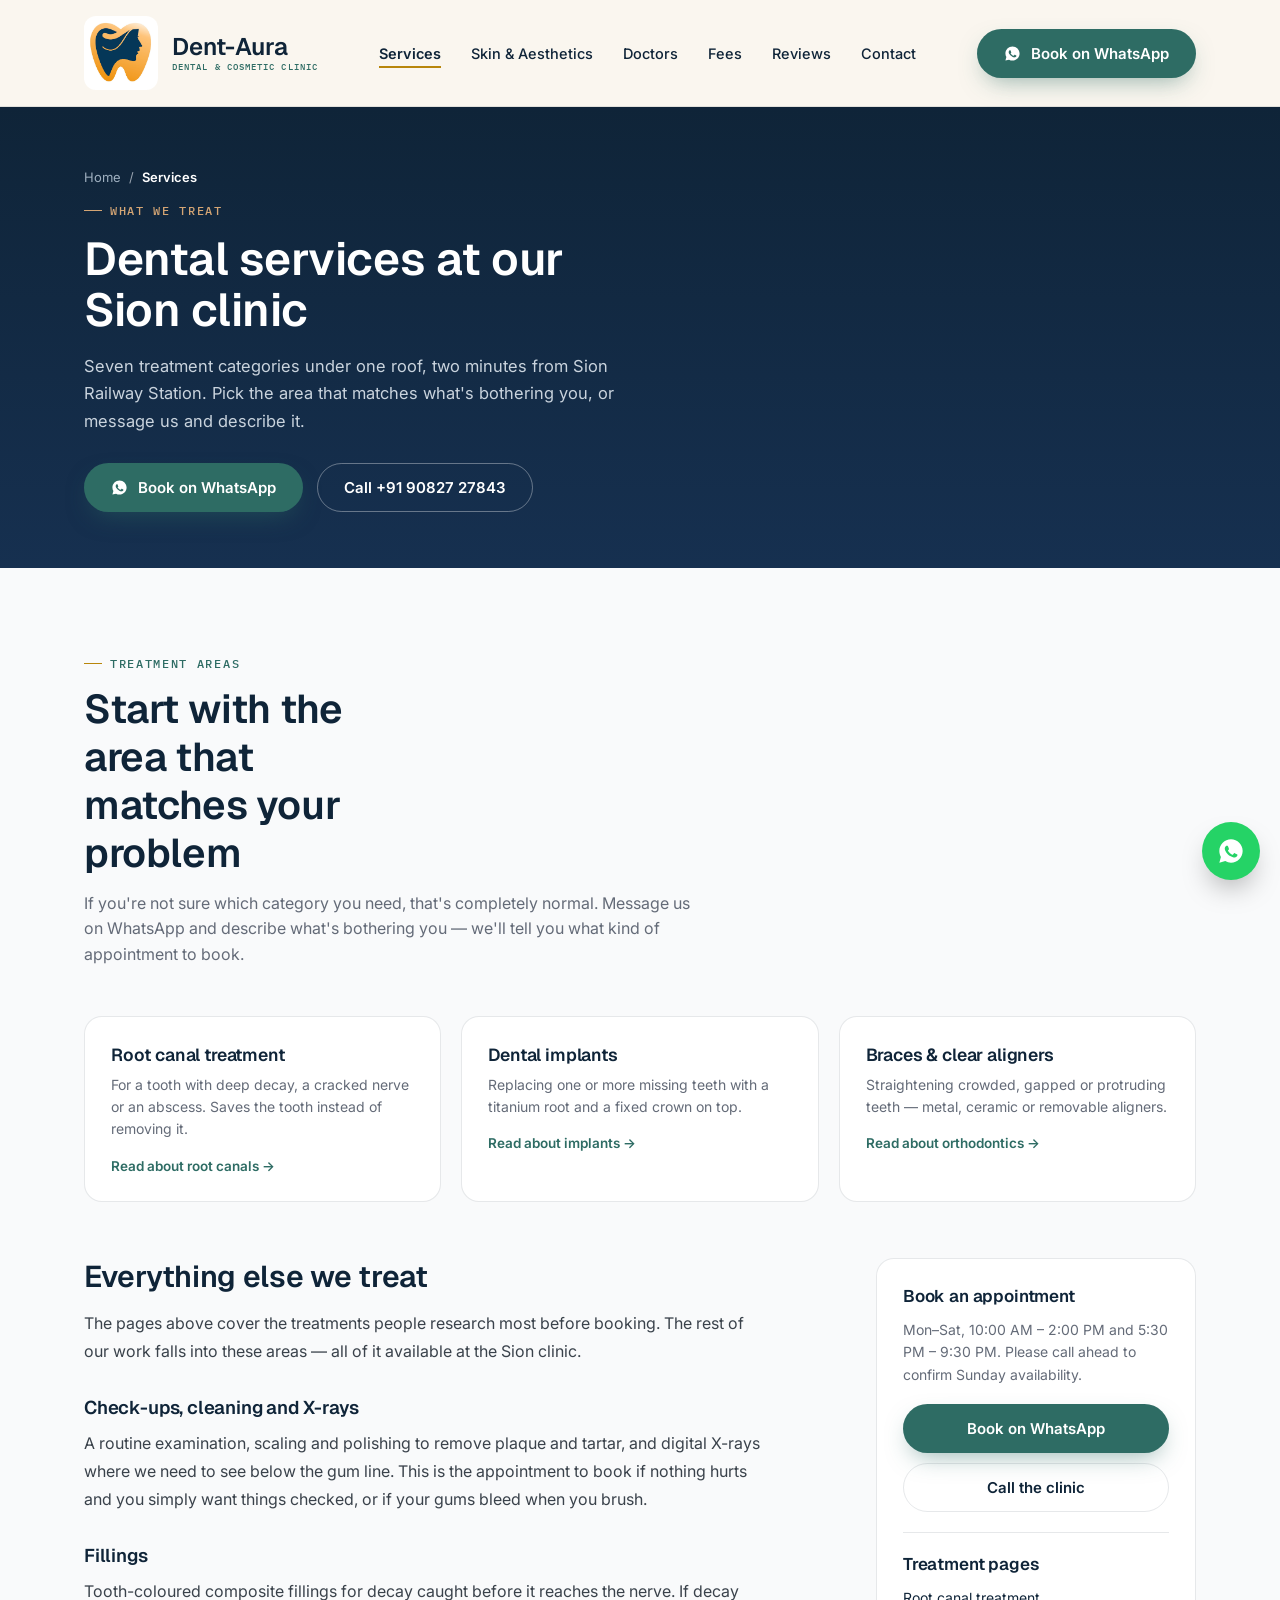
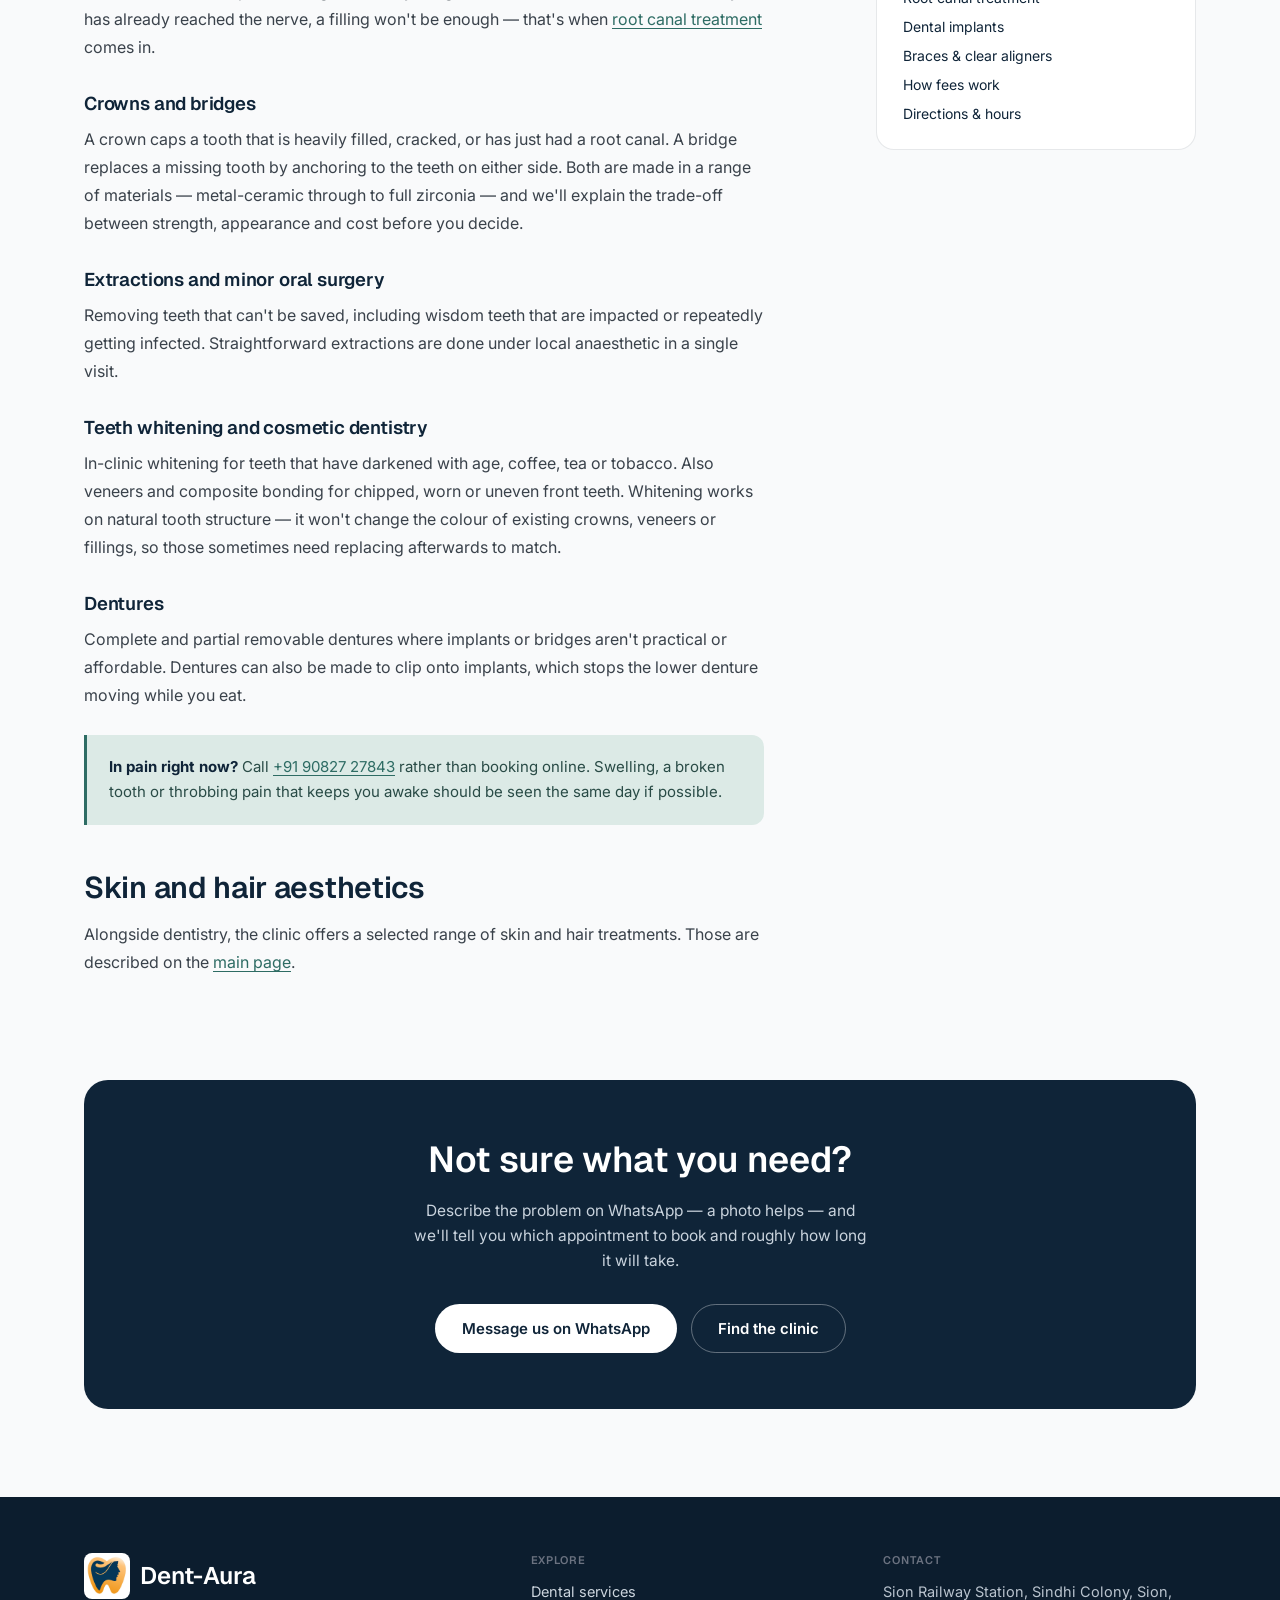
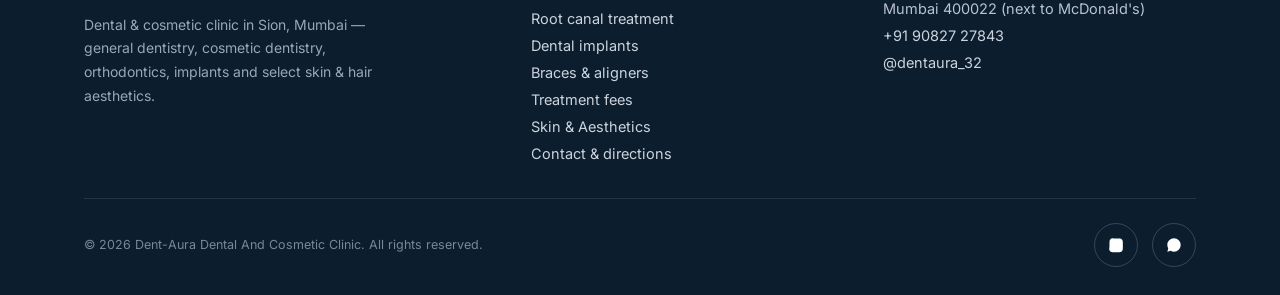
==== services/index.html @ 380616ca "Add interior pages, Netlify config, and rotating hero eyebrow Build out the site beyond the single-p" ====
<!DOCTYPE html>
<html lang="en">
  <head>
    <meta charset="UTF-8">
    <meta name="viewport" content="width=device-width, initial-scale=1.0">
    <title>Dental Services in Sion, Mumbai | Dent-Aura Clinic</title>
    <meta name="description" content="Every dental treatment at Dent-Aura, Sion — check-ups, fillings, root canal, crowns, extractions, braces, whitening, dentures and implants. Book on WhatsApp.">
    <link rel="canonical" href="https://dent-aura-mumbai.netlify.app/services">

    <meta property="og:type" content="website">
    <meta property="og:site_name" content="Dent-Aura Dental And Cosmetic Clinic">
    <meta property="og:title" content="Dental Services in Sion, Mumbai | Dent-Aura Clinic">
    <meta property="og:description" content="Every dental treatment at Dent-Aura, Sion — check-ups, fillings, root canal, crowns, extractions, braces, whitening, dentures and implants. Book on WhatsApp.">
    <meta property="og:url" content="https://dent-aura-mumbai.netlify.app/services">
    <meta property="og:image" content="https://dent-aura-mumbai.netlify.app/assets/exterior.png">
    <meta property="og:image:alt" content="Dent-Aura Dental and Cosmetic Clinic, Sion, Mumbai">
    <meta property="og:locale" content="en_IN">
    <meta name="twitter:card" content="summary_large_image">
    <meta name="twitter:title" content="Dental Services in Sion, Mumbai | Dent-Aura Clinic">
    <meta name="twitter:description" content="Every dental treatment at Dent-Aura, Sion — check-ups, fillings, root canal, crowns, extractions, braces, whitening, dentures and implants. Book on WhatsApp.">
    <meta name="twitter:image" content="https://dent-aura-mumbai.netlify.app/assets/exterior.png">

    <script type="application/ld+json">
    {
      "@context": "https://schema.org",
      "@graph": [
        {
          "@type": "BreadcrumbList",
          "itemListElement": [
            {
              "@type": "ListItem",
              "position": 1,
              "name": "Home",
              "item": "https://dent-aura-mumbai.netlify.app/"
            },
            {
              "@type": "ListItem",
              "position": 2,
              "name": "Services",
              "item": "https://dent-aura-mumbai.netlify.app/services"
            }
          ]
        },
        {
          "@type": "WebPage",
          "@id": "https://dent-aura-mumbai.netlify.app/services#page",
          "url": "https://dent-aura-mumbai.netlify.app/services",
          "name": "Dental Services in Sion, Mumbai | Dent-Aura Clinic",
          "isPartOf": {
            "@id": "https://dent-aura-mumbai.netlify.app/#clinic"
          }
        }
      ]
    }
    </script>

    <link rel="icon" type="image/jpeg" href="/assets/logo.jpg">
    <link rel="apple-touch-icon" href="/assets/logo.jpg">
    <meta name="theme-color" content="#0F2438">
    <meta name="color-scheme" content="light">
    <link rel="preconnect" href="https://fonts.googleapis.com">
    <link rel="preconnect" href="https://fonts.gstatic.com" crossorigin>
    <link href="https://fonts.googleapis.com/css2?family=Geist:wght@400;500;600;700&family=Inter:wght@400;500;600;700&family=IBM+Plex+Mono:wght@500&display=swap" rel="stylesheet">
    <link rel="stylesheet" href="/assets/site.css">
  </head>
  <body>

    <a class="skip-link" href="#main">Skip to main content</a>
    <header>
      <nav class="nav">
        <a href="/" class="brand">
          <img class="brand-mark" src="/assets/logo.jpg" alt="Dent-Aura logo" width="74" height="74">
          <span class="brand-word">Dent-Aura<span>DENTAL &amp; COSMETIC CLINIC</span></span>
        </a>
        <ul class="nav-links" id="nav-links">
          <li><a href="/services" aria-current="page">Services</a></li>
          <li><a href="/#aesthetics">Skin &amp; Aesthetics</a></li>
          <li><a href="/#doctors">Doctors</a></li>
          <li><a href="/fees">Fees</a></li>
          <li><a href="/#testimonials">Reviews</a></li>
          <li><a href="/contact">Contact</a></li>
        </ul>
        <div class="nav-cta">
          <a class="btn btn-primary" href="https://wa.me/919082727843?text=Hi%20Dent-Aura%2C%20I%27d%20like%20to%20book%20an%20appointment." target="_blank" rel="noopener">
            <svg width="17" height="17" viewBox="0 0 24 24" fill="currentColor"><path d="M12 2C6.48 2 2 6.48 2 12c0 1.85.5 3.58 1.35 5.07L2 22l5.1-1.33A9.94 9.94 0 0012 22c5.52 0 10-4.48 10-10S17.52 2 12 2zm5.2 14.2c-.22.62-1.3 1.2-1.8 1.27-.46.07-1.03.1-1.66-.1-.38-.12-.87-.28-1.5-.56-2.64-1.14-4.36-3.8-4.5-3.98-.13-.18-1.08-1.44-1.08-2.75 0-1.3.68-1.94.92-2.2.24-.27.53-.33.7-.33h.5c.16 0 .38-.06.6.46.22.53.75 1.83.82 1.96.07.13.11.29.02.47-.09.18-.13.29-.26.44-.13.16-.28.35-.4.47-.13.13-.27.27-.12.53.16.27.7 1.16 1.51 1.88 1.04.93 1.92 1.22 2.19 1.36.27.13.42.11.58-.07.16-.18.68-.79.86-1.06.18-.27.36-.22.6-.13.24.09 1.53.72 1.79.85.27.13.45.2.51.31.07.13.07.71-.15 1.33z"/></svg>
            Book on WhatsApp
          </a>
        </div>
        <button class="nav-toggle" aria-label="Toggle menu" aria-controls="nav-links" aria-expanded="false" type="button">
          <svg width="22" height="22" viewBox="0 0 24 24" fill="none" stroke="#0F2438" stroke-width="2"><line x1="3" y1="6" x2="21" y2="6"/><line x1="3" y1="12" x2="21" y2="12"/><line x1="3" y1="18" x2="21" y2="18"/></svg>
        </button>
      </nav>
    </header>

    <main id="main">
      <section class="page-hero">
        <div class="wrap">
          <nav class="breadcrumbs" aria-label="Breadcrumb">
            <ol>
              <li><a href="/">Home</a></li>
              <li><span aria-current="page">Services</span></li>
            </ol>
          </nav>
          <div class="eyebrow" style="margin-top:18px;">What we treat</div>
          <h1>Dental services at our Sion clinic</h1>
          <p>Seven treatment categories under one roof, two minutes from Sion Railway Station. Pick the area that matches what's bothering you, or message us and describe it.</p>
          <div class="hero-ctas">
            <a class="btn btn-primary" href="https://wa.me/919082727843?text=Hi%20Dent-Aura%2C%20I%27d%20like%20to%20book%20an%20appointment." target="_blank" rel="noopener"><svg width="17" height="17" viewBox="0 0 24 24" fill="currentColor"><path d="M12 2C6.48 2 2 6.48 2 12c0 1.85.5 3.58 1.35 5.07L2 22l5.1-1.33A9.94 9.94 0 0012 22c5.52 0 10-4.48 10-10S17.52 2 12 2zm5.2 14.2c-.22.62-1.3 1.2-1.8 1.27-.46.07-1.03.1-1.66-.1-.38-.12-.87-.28-1.5-.56-2.64-1.14-4.36-3.8-4.5-3.98-.13-.18-1.08-1.44-1.08-2.75 0-1.3.68-1.94.92-2.2.24-.27.53-.33.7-.33h.5c.16 0 .38-.06.6.46.22.53.75 1.83.82 1.96.07.13.11.29.02.47-.09.18-.13.29-.26.44-.13.16-.28.35-.4.47-.13.13-.27.27-.12.53.16.27.7 1.16 1.51 1.88 1.04.93 1.92 1.22 2.19 1.36.27.13.42.11.58-.07.16-.18.68-.79.86-1.06.18-.27.36-.22.6-.13.24.09 1.53.72 1.79.85.27.13.45.2.51.31.07.13.07.71-.15 1.33z"/></svg> Book on WhatsApp</a>
            <a class="btn btn-ghost" style="color:#fff;border-color:rgba(255,255,255,0.35);" href="tel:+919082727843">Call +91 90827 27843</a>
          </div>
        </div>
      </section>

      <section>
        <div class="wrap">
          <div class="section-head">
            <div class="eyebrow">Treatment areas</div>
            <h2>Start with the area that matches your problem</h2>
            <p>If you're not sure which category you need, that's completely normal. Message us on WhatsApp and describe what's bothering you — we'll tell you what kind of appointment to book.</p>
          </div>

          <div class="linkcards">
            <a class="linkcard" href="/services/root-canal-treatment">
              <h3>Root canal treatment</h3>
              <p>For a tooth with deep decay, a cracked nerve or an abscess. Saves the tooth instead of removing it.</p>
              <span class="more">Read about root canals →</span>
            </a>
            <a class="linkcard" href="/services/dental-implants">
              <h3>Dental implants</h3>
              <p>Replacing one or more missing teeth with a titanium root and a fixed crown on top.</p>
              <span class="more">Read about implants →</span>
            </a>
            <a class="linkcard" href="/services/braces-and-aligners">
              <h3>Braces &amp; clear aligners</h3>
              <p>Straightening crowded, gapped or protruding teeth — metal, ceramic or removable aligners.</p>
              <span class="more">Read about orthodontics →</span>
            </a>
          </div>

          <div class="article-grid" style="margin-top:56px;">
            <div class="prose">
              <h2>Everything else we treat</h2>
              <p>The pages above cover the treatments people research most before booking. The rest of our work falls into these areas — all of it available at the Sion clinic.</p>

              <h3>Check-ups, cleaning and X-rays</h3>
              <p>A routine examination, scaling and polishing to remove plaque and tartar, and digital X-rays where we need to see below the gum line. This is the appointment to book if nothing hurts and you simply want things checked, or if your gums bleed when you brush.</p>

              <h3>Fillings</h3>
              <p>Tooth-coloured composite fillings for decay caught before it reaches the nerve. If decay has already reached the nerve, a filling won't be enough — that's when <a href="/services/root-canal-treatment">root canal treatment</a> comes in.</p>

              <h3>Crowns and bridges</h3>
              <p>A crown caps a tooth that is heavily filled, cracked, or has just had a root canal. A bridge replaces a missing tooth by anchoring to the teeth on either side. Both are made in a range of materials — metal-ceramic through to full zirconia — and we'll explain the trade-off between strength, appearance and cost before you decide.</p>

              <h3>Extractions and minor oral surgery</h3>
              <p>Removing teeth that can't be saved, including wisdom teeth that are impacted or repeatedly getting infected. Straightforward extractions are done under local anaesthetic in a single visit.</p>

              <h3>Teeth whitening and cosmetic dentistry</h3>
              <p>In-clinic whitening for teeth that have darkened with age, coffee, tea or tobacco. Also veneers and composite bonding for chipped, worn or uneven front teeth. Whitening works on natural tooth structure — it won't change the colour of existing crowns, veneers or fillings, so those sometimes need replacing afterwards to match.</p>

              <h3>Dentures</h3>
              <p>Complete and partial removable dentures where implants or bridges aren't practical or affordable. Dentures can also be made to clip onto implants, which stops the lower denture moving while you eat.</p>

              <div class="callout">
                <p><strong>In pain right now?</strong> Call <a href="tel:+919082727843">+91 90827 27843</a> rather than booking online. Swelling, a broken tooth or throbbing pain that keeps you awake should be seen the same day if possible.</p>
              </div>

              <h2>Skin and hair aesthetics</h2>
              <p>Alongside dentistry, the clinic offers a selected range of skin and hair treatments. Those are described on the <a href="/#aesthetics">main page</a>.</p>
            </div>

            <aside class="sidecard">
              <h3>Book an appointment</h3>
              <p>Mon–Sat, 10:00 AM – 2:00 PM and 5:30 PM – 9:30 PM. Please call ahead to confirm Sunday availability.</p>
              <a class="btn btn-primary" href="https://wa.me/919082727843?text=Hi%20Dent-Aura%2C%20I%27d%20like%20to%20book%20an%20appointment." target="_blank" rel="noopener">Book on WhatsApp</a>
              <a class="btn btn-ghost" href="tel:+919082727843">Call the clinic</a>
              <div class="divider"></div>
              <h3>Treatment pages</h3>
              <ul>
                <li><a href="/services/root-canal-treatment">Root canal treatment</a></li>
                <li><a href="/services/dental-implants">Dental implants</a></li>
                <li><a href="/services/braces-and-aligners">Braces &amp; clear aligners</a></li>
                <li><a href="/fees">How fees work</a></li>
                <li><a href="/contact">Directions &amp; hours</a></li>
              </ul>
            </aside>
          </div>
        </div>
      </section>

      <section style="padding-top:0;">
        <div class="wrap">
          <div class="cta-band">
            <h2>Not sure what you need?</h2>
            <p>Describe the problem on WhatsApp — a photo helps — and we'll tell you which appointment to book and roughly how long it will take.</p>
            <div class="cta-actions">
              <a class="btn btn-light" href="https://wa.me/919082727843?text=Hi%20Dent-Aura%2C%20I%27d%20like%20to%20book%20an%20appointment." target="_blank" rel="noopener">Message us on WhatsApp</a>
              <a class="btn btn-ghost" style="color:#fff;border-color:rgba(255,255,255,0.35);" href="/contact">Find the clinic</a>
            </div>
          </div>
        </div>
      </section>
    </main>

    <footer>
      <div class="wrap">
        <div class="foot-grid">
          <div>
            <div class="foot-brand">
              <img src="/assets/logo.jpg" alt="Dent-Aura logo" width="46" height="46" style="object-fit:contain;border-radius:8px;">
              <span class="brand-word" style="color:#fff;">Dent-Aura</span>
            </div>
            <p style="font-size:14px;line-height:1.7;max-width:34ch;color:#9AA7B4;">Dental &amp; cosmetic clinic in Sion, Mumbai — general dentistry, cosmetic dentistry, orthodontics, implants and select skin &amp; hair aesthetics.</p>
          </div>
          <div>
            <h5>Explore</h5>
            <ul>
              <li><a href="/services">Dental services</a></li>
              <li><a href="/services/root-canal-treatment">Root canal treatment</a></li>
              <li><a href="/services/dental-implants">Dental implants</a></li>
              <li><a href="/services/braces-and-aligners">Braces &amp; aligners</a></li>
              <li><a href="/fees">Treatment fees</a></li>
              <li><a href="/#aesthetics">Skin &amp; Aesthetics</a></li>
              <li><a href="/contact">Contact &amp; directions</a></li>
            </ul>
          </div>
          <div>
            <h5>Contact</h5>
            <ul>
              <li>Sion Railway Station, Sindhi Colony, Sion, Mumbai 400022 (next to McDonald's)</li>
              <li><a href="tel:+919082727843">+91 90827 27843</a></li>
              <li><a href="https://www.instagram.com/dentaura_32/" target="_blank" rel="noopener">@dentaura_32</a></li>
            </ul>
          </div>
        </div>
        <div class="foot-bottom">
          <span>© <span id="year"></span> Dent-Aura Dental And Cosmetic Clinic. All rights reserved.</span>
          <div class="foot-social">
            <a href="https://www.instagram.com/dentaura_32/" target="_blank" rel="noopener" aria-label="Instagram">
              <svg width="16" height="16" viewBox="0 0 24 24" fill="#fff"><path d="M12 2.2c3.2 0 3.6 0 4.9.07 1.2.06 2 .25 2.4.42.6.24 1 .53 1.5 1s.76.9 1 1.5c.17.4.36 1.2.42 2.4.06 1.3.07 1.7.07 4.9s0 3.6-.07 4.9c-.06 1.2-.25 2-.42 2.4-.24.6-.53 1-1 1.5s-.9.76-1.5 1c-.4.17-1.2.36-2.4.42-1.3.06-1.7.07-4.9.07s-3.6 0-4.9-.07c-1.2-.06-2-.25-2.4-.42a4 4 0 01-1.5-1 4 4 0 01-1-1.5c-.17-.4-.36-1.2-.42-2.4C2.2 15.6 2.2 15.2 2.2 12s0-3.6.07-4.9c.06-1.2.25-2 .42-2.4a4 4 0 011-1.5 4 4 0 011.5-1c.4-.17 1.2-.36 2.4-.42C8.4 2.2 8.8 2.2 12 2.2z"/></svg>
            </a>
            <a href="https://wa.me/919082727843" target="_blank" rel="noopener" aria-label="WhatsApp">
              <svg width="16" height="16" viewBox="0 0 24 24" fill="#fff"><path d="M12 2C6.48 2 2 6.48 2 12c0 1.85.5 3.58 1.35 5.07L2 22l5.1-1.33A9.94 9.94 0 0012 22c5.52 0 10-4.48 10-10S17.52 2 12 2z"/></svg>
            </a>
          </div>
        </div>
      </div>
    </footer>

    <a class="wa-float" href="https://wa.me/919082727843?text=Hi%20Dent-Aura%2C%20I%27d%20like%20to%20book%20an%20appointment." target="_blank" rel="noopener" aria-label="Chat on WhatsApp">
      <svg width="28" height="28" viewBox="0 0 24 24" fill="#fff"><path d="M12 2C6.48 2 2 6.48 2 12c0 1.85.5 3.58 1.35 5.07L2 22l5.1-1.33A9.94 9.94 0 0012 22c5.52 0 10-4.48 10-10S17.52 2 12 2zm5.2 14.2c-.22.62-1.3 1.2-1.8 1.27-.46.07-1.03.1-1.66-.1-.38-.12-.87-.28-1.5-.56-2.64-1.14-4.36-3.8-4.5-3.98-.13-.18-1.08-1.44-1.08-2.75 0-1.3.68-1.94.92-2.2.24-.27.53-.33.7-.33h.5c.16 0 .38-.06.6.46.22.53.75 1.83.82 1.96.07.13.11.29.02.47-.09.18-.13.29-.26.44-.13.16-.28.35-.4.47-.13.13-.27.27-.12.53.16.27.7 1.16 1.51 1.88 1.04.93 1.92 1.22 2.19 1.36.27.13.42.11.58-.07.16-.18.68-.79.86-1.06.18-.27.36-.22.6-.13.24.09 1.53.72 1.79.85.27.13.45.2.51.31.07.13.07.71-.15 1.33z"/></svg>
    </a>

    <script src="/assets/site.js" defer></script>
  </body>
</html>
---- assets/site.css ----
:root{
    --navy:#0F2438;
    --navy-2:#173350;
    --gold:#B8860B;
    --gold-ink:#8A6508;   /* gold that meets 4.5:1 as text on light backgrounds */
    --gold-soft:#D4A574;
    --teal:#2E6C64;
    --teal-soft:#DCEAE6;
    --ivory:#F9FAFB;
    --ivory-2:#F3F4F6;
    --ink:#1B1F23;
    --muted:#646B78;
    --rose:#C98A6B;
    --line:rgba(15,36,56,0.10);
    --radius:18px;
    --shadow: 0 20px 50px -25px rgba(15,36,56,0.35);
    --maxw:1160px;
  }
  *{box-sizing:border-box;}
  html{scroll-behavior:smooth;}
  @media (prefers-reduced-motion: reduce){
    html{scroll-behavior:auto;}
    *{animation-duration:0.001ms !important; animation-iteration-count:1 !important; transition-duration:0.001ms !important;}
  }
  body{
    margin:0;
    font-family:'Inter',sans-serif;
    color:var(--ink);
    background:var(--ivory);
    -webkit-font-smoothing:antialiased;
  }
  h1,h2,h3,.display{
    font-family:'Geist',sans-serif;
    font-weight:600;
    letter-spacing:-0.01em;
    margin:0;
    color:var(--navy);
  }
  a{color:inherit;}
  img{max-width:100%;display:block;}
  /* Visible focus for every interactive element, not just .btn */
  a:focus-visible,button:focus-visible,[tabindex]:focus-visible{
    outline:3px solid var(--gold-soft); outline-offset:3px; border-radius:4px;
  }
  /* Anchor links must clear the sticky header */
  section[id],main[id]{scroll-margin-top:120px;}
  @media (max-width:900px){ section[id],main[id]{scroll-margin-top:90px;} }
  .skip-link{
    position:absolute;left:-9999px;top:0;z-index:100;
    background:var(--navy);color:#fff;padding:12px 20px;
    border-radius:0 0 var(--radius) 0;text-decoration:none;font-weight:600;
  }
  .skip-link:focus{left:0;}
  .doctor-photo,.gallery-tile{overflow:hidden;}
  .doctor-photo img,.gallery-tile img{width:100%;height:100%;object-fit:cover;object-position:center;display:block;}
  .wrap{max-width:var(--maxw);margin:0 auto;padding:0 24px;}
  .eyebrow{
    font-family:'IBM Plex Mono',monospace;
    font-size:12px;
    letter-spacing:0.14em;
    text-transform:uppercase;
    color:var(--teal);
    font-weight:500;
    display:flex;
    align-items:center;
    gap:8px;
  }
  .eyebrow::before{
    content:"";
    width:18px;height:1px;background:var(--gold);display:inline-block;
  }
  section{padding:88px 0;position:relative;}
  @media (max-width:720px){ section{padding:60px 0;} }
  .btn{
    display:inline-flex;align-items:center;gap:10px;
    padding:14px 26px;border-radius:999px;
    font-family:'Inter',sans-serif;font-weight:600;font-size:15px;
    text-decoration:none;border:1px solid transparent;cursor:pointer;
    transition:transform .18s ease, box-shadow .18s ease, background .18s ease;
  }
  .btn:focus-visible{outline:3px solid var(--gold-soft); outline-offset:2px;}
  .btn-primary{background:var(--teal);color:#fff;box-shadow:0 10px 24px -8px rgba(46,108,100,0.5);}
  .btn-primary:hover{transform:translateY(-2px);box-shadow:0 14px 32px -8px rgba(46,108,100,0.6);}
  .btn-ghost{background:transparent;color:var(--navy);border-color:var(--line);}
  .btn-ghost:hover{border-color:var(--navy);}
  .btn-light{background:#fff;color:var(--navy);}
  .btn-light:hover{transform:translateY(-2px);}

  /* ---------- NAV ---------- */
  header{
    position:sticky;top:0;z-index:50;
    background:rgba(250,246,238,0.9);
    backdrop-filter:blur(10px);
    border-bottom:1px solid var(--line);
  }
  .nav{position:relative;display:flex;align-items:center;justify-content:space-between;padding:16px 24px;max-width:var(--maxw);margin:0 auto;gap:12px;}
  .brand{display:flex;align-items:center;gap:14px;text-decoration:none;}
  .brand-mark{width:74px;height:74px;flex:none;object-fit:contain;border-radius:12px;}
  .brand-word{font-family:'Geist',sans-serif;font-weight:600;font-size:24px;color:var(--navy);line-height:1;}
  .brand-word span{display:block;font-family:'IBM Plex Mono',monospace;font-size:9px;letter-spacing:.12em;color:var(--teal);font-weight:500;margin-top:3px;}
  .nav-links{display:flex;gap:30px;list-style:none;padding:0;margin:0;font-size:14.5px;font-weight:500;}
  .nav-links a{text-decoration:none;color:var(--navy);position:relative;padding:4px 0;}
  .nav-links a::after{content:"";position:absolute;left:0;bottom:-2px;width:0;height:2px;background:var(--gold);transition:width .2s ease;}
  .nav-links a:hover::after{width:100%;}
  .nav-cta{display:flex;align-items:center;gap:14px;}
  .nav-toggle{display:none;background:none;border:none;cursor:pointer;flex:none;
    width:44px;height:44px;align-items:center;justify-content:center;}
  @media (max-width:900px){
    .nav-links{
      display:flex;position:absolute;top:100%;left:0;right:0;
      background:var(--ivory);flex-direction:column;gap:4px;
      padding:12px 24px 20px;border-bottom:1px solid var(--line);
      box-shadow:var(--shadow);
      opacity:0;transform:translateY(-8px);visibility:hidden;pointer-events:none;
      transition:opacity 200ms cubic-bezier(0.32,0.72,0,1), transform 200ms cubic-bezier(0.32,0.72,0,1), visibility 200ms;
    }
    .nav-links.open{opacity:1;transform:translateY(0);visibility:visible;pointer-events:auto;}
    .nav-links li{width:100%;}
    .nav-links a{display:block;padding:12px 4px;font-size:16px;border-bottom:1px solid var(--line);}
    .nav-toggle{display:flex;}
    @media (prefers-reduced-motion: reduce){
      .nav-links{transition:opacity 1ms;}
    }
  }
  @media (max-width:600px){
    /* Shrink the mark so the brand word never wraps mid-name */
    .brand-mark{width:44px;height:44px;}
    .brand-word{font-size:19px;white-space:nowrap;}
    .nav{padding:10px 16px;gap:8px;}
  }
  @media (max-width:480px){
    .brand-word span{display:none;}
    .nav-cta .btn{padding:10px 14px;font-size:13px;}
    .nav-cta .btn svg{display:none;}
  }

  /* ---------- HERO ---------- */
  .hero{
    position:relative;overflow:hidden;
    padding:70px 0 90px;
    background:linear-gradient(180deg,#0F2438 0%, #163050 100%);
    color:#fff;
  }
  .hero .wrap{position:relative;z-index:2;display:grid;grid-template-columns:1.1fr 0.9fr;gap:50px;align-items:center;}
  @media (max-width:920px){ .hero .wrap{grid-template-columns:1fr;} }
  .strands-bg{
    position:absolute;inset:0;
    z-index:1;pointer-events:none;
    opacity:0;transition:opacity 1.2s ease;
  }
  .strands-bg.ready{opacity:1;}
  .strands-bg canvas{display:block;width:100%;height:100%;}
  .aura-rings{
    position:absolute;top:50%;right:-8%;transform:translateY(-50%);
    width:640px;height:640px;
    z-index:1;pointer-events:none;
  }
  .aura-rings circle{fill:none;stroke-width:1;}
  .ring1{stroke:rgba(198,152,47,0.35);}
  .ring2{stroke:rgba(220,234,230,0.18);}
  .ring3{stroke:rgba(198,152,47,0.22);}
  .aura-rotate{animation:spin 60s linear infinite;transform-origin:center;}
  .aura-rotate-rev{animation:spinrev 80s linear infinite;transform-origin:center;}
  @keyframes spin{to{transform:rotate(360deg);}}
  @keyframes spinrev{to{transform:rotate(-360deg);}}
  .hero-eyebrow{font-family:'IBM Plex Mono',monospace;font-size:12px;letter-spacing:.16em;text-transform:uppercase;color:var(--gold-soft);display:flex;align-items:center;gap:8px;margin-bottom:22px;}
  .hero-eyebrow::before{content:"";width:18px;height:1px;background:var(--gold-soft);}
  .hero h1{color:#fff;font-size:clamp(36px,5vw,58px);line-height:1.05;max-width:14ch;}
  .hero h1 em{font-style:italic;color:var(--gold-soft);}
  .hero p.lede{color:#C9D3DD;font-size:17px;line-height:1.6;max-width:46ch;margin:22px 0 32px;}
  .hero-ctas{display:flex;flex-wrap:wrap;gap:14px;margin-bottom:30px;}
  .rating-strip{display:flex;align-items:center;gap:14px;flex-wrap:wrap;color:#E7ECF1;font-size:14px;}
  .rating-pill{display:flex;align-items:center;gap:8px;background:rgba(255,255,255,0.08);border:1px solid rgba(255,255,255,0.16);padding:9px 16px;border-radius:999px;}
  .stars{color:var(--gold-soft);letter-spacing:2px;}
  .hero-visual{display:flex;flex-direction:column;gap:20px;}
  .hero-photo{
    position:relative;border-radius:var(--radius);overflow:hidden;
    aspect-ratio:16/11;border:1px solid rgba(255,255,255,0.18);
    box-shadow:0 24px 60px -20px rgba(0,0,0,0.5);
  }
  .hero-photo img{width:100%;height:100%;object-fit:cover;object-position:center;transition:transform 1.2s cubic-bezier(.16,1,.3,1);}
  .hero-photo:hover img{transform:scale(1.05);}
  .hero-photo::after{
    content:"";position:absolute;inset:0;
    background:linear-gradient(180deg, rgba(15,36,56,0) 55%, rgba(15,36,56,0.55) 100%);
    pointer-events:none;
  }
  .hero-photo-tag{
    position:absolute;left:16px;bottom:14px;z-index:2;
    font-family:'IBM Plex Mono',monospace;font-size:11px;letter-spacing:.08em;
    text-transform:uppercase;color:#fff;display:flex;align-items:center;gap:8px;
  }
  .hero-photo-tag::before{content:"";width:7px;height:7px;border-radius:999px;background:var(--gold-soft);box-shadow:0 0 0 4px rgba(212,165,116,0.25);}

  /* ---------- LIQUID GLASS TOOTH BADGE ---------- */
  .glass-badge{
    position:absolute;top:16px;right:16px;z-index:3;
    width:64px;height:64px;border-radius:20px;
    background:rgba(255,255,255,0.14);
    border:1px solid rgba(255,255,255,0.35);
    box-shadow:inset 0 1px 0 rgba(255,255,255,0.4), inset 0 -6px 12px -6px rgba(0,0,0,0.15), 0 10px 26px -10px rgba(0,0,0,0.4);
    backdrop-filter:blur(14px) saturate(160%);
    -webkit-backdrop-filter:blur(14px) saturate(160%);
    display:flex;align-items:center;justify-content:center;
  }
  .glass-badge svg{width:30px;height:30px;}
  .glass-tooth{transform-origin:12px 12px;animation:glassToothFloat 4.5s ease-in-out infinite;}
  @keyframes glassToothFloat{
    0%,100%{transform:translateY(0) rotate(0deg);}
    50%{transform:translateY(-4px) rotate(-3deg);}
  }
  .glass-sparkle{transform-origin:center;animation:glassSparkle 2.6s ease-in-out infinite;}
  @keyframes glassSparkle{
    0%,100%{opacity:0.35;transform:scale(0.8);}
    50%{opacity:1;transform:scale(1.15);}
  }
  @media (prefers-reduced-motion: reduce){
    .glass-tooth,.glass-sparkle{animation:none;}
  }
  .hero-card{
    position:relative;z-index:2;
    background:rgba(255,255,255,0.08);
    border:1px solid rgba(255,255,255,0.18);
    border-radius:var(--radius);
    padding:28px;
    backdrop-filter:blur(8px);
    box-shadow:inset 0 1px 0 rgba(255,255,255,0.1), 0 8px 32px -8px rgba(15,36,56,0.25);
  }
  .hero-card h3{color:#fff;font-size:20px;margin-bottom:14px;}
  .hero-card ul{list-style:none;padding:0;margin:0;display:grid;gap:14px;}
  .hero-card li{display:flex;gap:12px;align-items:flex-start;color:#D6DEE6;font-size:14.5px;line-height:1.5;}
  .hero-card li svg{flex:none;margin-top:2px;color:var(--gold-soft);}
  .hero-card .divider{height:1px;background:rgba(255,255,255,0.14);margin:18px 0;}
  .hero-addr{font-size:13.5px;color:#B9C3CE;line-height:1.6;}

  /* ---------- TRUST BAR ---------- */
  .trustbar{background:var(--ivory-2);border-bottom:1px solid var(--line);}
  .trustbar .wrap{display:grid;grid-template-columns:repeat(4,1fr);gap:20px;padding:34px 24px;}
  @media (max-width:760px){ .trustbar .wrap{grid-template-columns:repeat(2,1fr);} }
  .trust-item{text-align:center;}
  .trust-item .num{font-family:'Geist',sans-serif;font-size:28px;color:var(--navy);font-weight:600;}
  .trust-item .lbl{font-size:12.5px;color:var(--muted);text-transform:uppercase;letter-spacing:.06em;margin-top:4px;}

  /* ---------- SECTION HEADS ---------- */
  .section-head{max-width:620px;margin-bottom:48px;}
  .section-head h2{font-size:clamp(28px,3.4vw,40px);line-height:1.2;margin-top:14px;max-width:12ch;}
  .section-head p{color:var(--muted);font-size:16px;line-height:1.6;margin-top:14px;}

  /* ---------- ABOUT ---------- */
  .about-grid{display:grid;grid-template-columns:1fr 1fr;gap:60px;align-items:start;}
  @media (max-width:860px){ .about-grid{grid-template-columns:1fr;gap:36px;} }
  .highlights{display:grid;grid-template-columns:1fr 1fr;gap:18px;}
  @media (max-width:520px){ .highlights{grid-template-columns:1fr;} }
  .highlight-card{background:#fff;border:1px solid var(--line);border-radius:14px;padding:22px;transition:transform .2s ease, box-shadow .2s ease, border-color .2s ease;}
  .highlight-card:hover{transform:translateY(-2px);box-shadow:0 6px 20px -6px rgba(46,108,100,0.12);border-color:var(--teal);}
  .highlight-card svg{color:var(--teal);margin-bottom:12px;}
  .highlight-card h4{font-family:'Geist',sans-serif;font-size:16.5px;color:var(--navy);margin:0 0 6px;font-weight:600;}
  .highlight-card p{font-size:13.5px;color:var(--muted);margin:0;line-height:1.5;}
  .about-copy p{font-size:16px;line-height:1.75;color:#3A424B;margin:0 0 16px;}

  /* ---------- SERVICES ---------- */
  .services-grid{display:grid;grid-template-columns:repeat(3,1fr);gap:22px;}
  @media (max-width:920px){ .services-grid{grid-template-columns:repeat(2,1fr);} }
  @media (max-width:600px){ .services-grid{grid-template-columns:1fr;} }
  .service-card{
    background:#fff;border-radius:var(--radius);padding:28px 26px;
    border:1px solid var(--line);
    transition:transform .2s ease, box-shadow .2s ease, border-color .2s ease;
  }
  .service-card:hover{transform:translateY(-4px);box-shadow:0 12px 32px -8px rgba(15,36,56,0.2);border-color:var(--gold);}
  .service-icon{
    width:46px;height:46px;border-radius:12px;
    background:var(--teal-soft);color:var(--teal);
    display:flex;align-items:center;justify-content:center;margin-bottom:16px;
  }
  .service-card h3{font-size:18px;margin-bottom:10px;}
  .service-card ul{list-style:none;margin:0;padding:0;display:grid;gap:8px;}
  .service-card li{font-size:14px;color:var(--muted);padding-left:16px;position:relative;line-height:1.5;}
  .service-card li::before{content:"";position:absolute;left:0;top:9px;width:6px;height:1px;background:var(--gold);}
  .services-note{margin-top:28px;font-size:13.5px;color:var(--muted);text-align:center;}
  .quick-jump{display:flex;flex-wrap:wrap;gap:10px;margin-bottom:36px;}
  .quick-jump a{
    font-size:13px;font-weight:600;color:var(--navy);
    background:#fff;border:1px solid var(--line);border-radius:999px;
    padding:8px 16px;text-decoration:none;transition:border-color .18s ease, transform .18s ease;
  }
  .quick-jump a:hover{border-color:var(--teal);transform:translateY(-1px);}
  .service-tag{font-size:13.5px;color:var(--teal);font-weight:600;margin:0 0 14px;line-height:1.4;}

  /* ---------- DOCTORS ---------- */
  .doctors-grid{display:grid;grid-template-columns:1fr 1fr;gap:28px;}
  @media (max-width:760px){ .doctors-grid{grid-template-columns:1fr;} }
  .doctor-card{
    background:#fff;border:1px solid var(--line);border-radius:var(--radius);
    padding:28px;display:flex;gap:22px;
    transition:transform .2s ease, box-shadow .2s ease, border-color .2s ease;
  }
  .doctor-card:hover{transform:translateY(-2px);box-shadow:0 8px 24px -6px rgba(15,36,56,0.12);border-color:var(--gold);}
  @media (max-width:560px){ .doctor-card{flex-direction:column;} }
  .doctor-photo{
    flex:none;width:132px;height:132px;border-radius:14px;
    background:var(--teal-soft);color:var(--teal);
    display:flex;flex-direction:column;align-items:center;justify-content:center;gap:8px;
    border:1px dashed var(--teal);
  }
  .doctor-photo span{font-family:'IBM Plex Mono',monospace;font-size:9.5px;letter-spacing:.04em;text-align:center;color:var(--teal);opacity:0.85;}
  .doctor-info h3{font-family:'Geist',sans-serif;font-size:19px;margin-bottom:4px;}
  .doctor-role{font-size:13.5px;color:var(--gold-ink);font-weight:600;margin:0 0 12px;}
  .doctor-creds{list-style:none;margin:0 0 12px;padding:0;display:grid;gap:6px;}
  .doctor-creds li{font-size:13.5px;color:var(--muted);padding-left:16px;position:relative;line-height:1.5;}
  .doctor-creds li::before{content:"";position:absolute;left:0;top:8px;width:6px;height:1px;background:var(--gold);}
  .doctor-note{font-size:13.5px;color:#3A424B;line-height:1.6;margin:0;}

  /* ---------- GALLERY ---------- */
  .gallery-grid{display:grid;grid-template-columns:repeat(6,1fr);gap:14px;}
  @media (max-width:920px){ .gallery-grid{grid-template-columns:repeat(3,1fr);} }
  @media (max-width:520px){ .gallery-grid{grid-template-columns:repeat(2,1fr);} }
  .gallery-tile{
    aspect-ratio:1/1;border-radius:14px;
    background:#fff;border:1px solid var(--line);
    display:flex;flex-direction:column;align-items:center;justify-content:flex-end;gap:0;
    color:var(--muted);transition:border-color .18s ease, color .18s ease, transform .18s ease, box-shadow .18s ease;
    position:relative;overflow:hidden;
  }
  .gallery-tile:hover{border-color:var(--teal);color:var(--teal);transform:translateY(-2px);box-shadow:0 6px 20px -6px rgba(46,108,100,0.15);}
  .gallery-tile img{width:100%;height:100%;object-fit:cover;object-position:center;display:block;position:absolute;inset:0;}
  .gallery-tile span{font-family:'IBM Plex Mono',monospace;font-size:10px;letter-spacing:.04em;text-align:center;padding:8px 6px;background:linear-gradient(to top, rgba(0,0,0,0.6), transparent);color:#fff;position:relative;z-index:2;width:100%;}
  .gallery-note{margin-top:22px;font-size:13px;color:var(--muted);text-align:center;}
  .gallery-note code{background:#fff;padding:1px 6px;border-radius:4px;font-size:12px;border:1px solid var(--line);}

  /* ---------- SKIN & AESTHETICS ---------- */
  .skin-section{
    background:linear-gradient(135deg,#1B2E3C 0%, #2E4A52 55%, #3C5A56 100%);
    color:#fff;
  }
  .skin-section .eyebrow{color:var(--gold-soft);}
  .skin-section .eyebrow::before{background:var(--gold-soft);}
  .skin-section .section-head h2{color:#fff;}
  .skin-section .section-head p{color:#D9E2E2;}
  .skin-grid{display:grid;grid-template-columns:repeat(auto-fit,minmax(220px,1fr));gap:18px;}
  @media (max-width:560px){ .skin-grid{grid-template-columns:1fr 1fr;} }
  @media (max-width:420px){ .skin-grid{grid-template-columns:1fr;} }
  .skin-card{
    background:rgba(255,255,255,0.07);
    border:1px solid rgba(255,255,255,0.16);
    border-radius:16px;padding:24px;
    transition:transform .2s ease, border-color .2s ease;
  }
  .skin-card:hover{transform:translateY(-2px);border-color:rgba(255,255,255,0.24);}
  .skin-card svg{color:var(--gold-soft);margin-bottom:14px;}
  .skin-card h4{font-family:'Geist',sans-serif;font-size:16.5px;font-weight:600;margin:0 0 8px;}
  .skin-card p{font-size:13.5px;color:#CFD9D9;line-height:1.55;margin:0;}
  .skin-more{margin-top:26px;font-size:14px;color:#CFD9D9;}
  .skin-more a{color:var(--gold-soft);text-decoration:underline;text-underline-offset:3px;}

  /* ---------- TESTIMONIALS ---------- */
  .testi-track{
    display:flex;gap:20px;overflow-x:auto;padding-bottom:10px;scroll-snap-type:x mandatory;
    -webkit-overflow-scrolling:touch;
  }
  .testi-track::-webkit-scrollbar{height:6px;}
  .testi-track::-webkit-scrollbar-thumb{background:var(--line);border-radius:4px;}
  .testi-card{
    scroll-snap-align:start;flex:0 0 320px;
    background:#fff;border:1px solid var(--line);border-radius:var(--radius);
    padding:26px;display:flex;flex-direction:column;gap:16px;
    transition:transform .2s ease, box-shadow .2s ease, border-color .2s ease;
  }
  .testi-card:hover{transform:translateY(-2px);box-shadow:0 8px 24px -6px rgba(15,36,56,0.12);border-color:var(--teal);}
  @media (max-width:400px){
    .testi-card{flex-basis:82vw;}
  }
  .testi-stars{color:var(--gold-ink);letter-spacing:2px;font-size:14px;}
  .testi-card p{font-size:15px;line-height:1.6;color:#333;margin:0;flex:1;}
  .testi-src{font-size:12.5px;color:var(--muted);display:flex;align-items:center;gap:8px;}
  .testi-src svg{color:var(--teal);}

  /* ---------- INSTAGRAM ---------- */
  .insta-head-row{display:flex;justify-content:space-between;align-items:flex-end;gap:20px;flex-wrap:wrap;margin-bottom:36px;}
  .insta-grid{display:grid;grid-template-columns:repeat(auto-fit,minmax(300px,1fr));gap:20px;align-items:start;}
  @media (max-width:900px){.insta-grid{grid-template-columns:1fr;}}
  .insta-embed{flex:1 1 auto;max-width:none;display:flex;justify-content:center;min-width:0;}
  .insta-embed iframe{border-radius:12px !important;}
  .insta-tile{
    flex:1 1 260px;max-width:400px;min-height:320px;border-radius:14px;
    background:linear-gradient(135deg,var(--teal-soft),var(--ivory-2));
    display:flex;align-items:center;justify-content:center;
    position:relative;overflow:hidden;border:1px dashed var(--teal);
    text-decoration:none;color:var(--navy);flex-direction:column;gap:12px;
  }
  .insta-tile svg{opacity:0.55;transition:transform .25s ease;}
  .insta-tile:hover svg{transform:scale(1.12);}
  .insta-tile .tile-label{
    font-family:'IBM Plex Mono',monospace;font-size:11px;letter-spacing:.05em;
    color:var(--navy);opacity:0.8;text-align:center;padding:0 16px;
  }
  .insta-embed-note{
    margin-top:22px;font-size:13px;color:var(--muted);
    background:#fff;border:1px dashed var(--line);border-radius:12px;padding:16px 18px;
  }
  .insta-embed-note code{background:var(--ivory-2);padding:1px 6px;border-radius:4px;font-size:12px;}

  /* ---------- LOCATION ---------- */
  .loc-grid{display:grid;grid-template-columns:1fr 1fr;gap:36px;align-items:stretch;}
  @media (max-width:880px){ .loc-grid{grid-template-columns:1fr;} }
  .loc-card{background:#fff;border:1px solid var(--line);border-radius:var(--radius);padding:32px;}
  .loc-row{display:flex;gap:14px;margin-bottom:22px;align-items:flex-start;}
  .loc-row svg{flex:none;color:var(--teal);margin-top:2px;}
  .loc-row > div{flex:1;min-width:0;}
  .loc-row h4{font-family:'Geist',sans-serif;font-size:15.5px;color:var(--navy);margin:0 0 4px;font-weight:600;}
  .loc-row p{font-size:14.5px;color:var(--muted);margin:0;line-height:1.55;}
  .hours-table{width:100%;border-collapse:collapse;margin-top:4px;}
  .hours-table td{padding:4px 0;font-size:14px;color:#3A424B;}
  .hours-table td:last-child{text-align:right;color:var(--muted);}
  .map-frame{border-radius:var(--radius);overflow:hidden;border:1px solid var(--line);min-height:340px;}
  .map-frame iframe{width:100%;height:100%;min-height:340px;border:0;display:block;}

  /* ---------- CTA BAND ---------- */
  .cta-band{
    background:var(--navy);color:#fff;border-radius:24px;
    padding:56px 40px;text-align:center;position:relative;overflow:hidden;
  }
  @media (max-width:600px){
    .cta-band{padding:40px 22px;}
    .hero-card{padding:22px;}
    section{overflow:hidden;}
  }
  .cta-band h2{color:#fff;font-size:clamp(26px,3.4vw,36px);max-width:20ch;margin:0 auto 16px;}
  .cta-band p{color:#C9D3DD;max-width:46ch;margin:0 auto 30px;font-size:15.5px;line-height:1.6;}
  .cta-actions{display:flex;justify-content:center;gap:14px;flex-wrap:wrap;}

  /* ---------- FOOTER ---------- */
  footer{background:#0C1D2E;color:#B9C3CE;padding:56px 0 28px;}
  .foot-grid{display:grid;grid-template-columns:1.3fr 1fr 1fr;gap:40px;padding-bottom:36px;border-bottom:1px solid rgba(255,255,255,0.1);}
  @media (max-width:760px){ .foot-grid{grid-template-columns:1fr;gap:28px;} }
  .foot-brand{display:flex;align-items:center;gap:10px;margin-bottom:14px;}
  .foot-brand .brand-word{color:#fff;}
  footer h5{font-family:'Geist',sans-serif;font-size:11px;font-weight:600;letter-spacing:.08em;text-transform:uppercase;color:#6B7280;margin:0 0 16px;}
  footer ul{list-style:none;padding:0;margin:0;display:grid;gap:10px;font-size:14.5px;}
  footer a{text-decoration:none;color:#CBD4DD;}
  footer a:hover{color:var(--gold-soft);}
  .foot-bottom{display:flex;justify-content:space-between;align-items:center;flex-wrap:wrap;gap:12px;padding-top:24px;font-size:12.5px;color:#768899;}
  .foot-social{display:flex;gap:14px;}
  .foot-social a{width:44px;height:44px;border-radius:999px;border:1px solid rgba(255,255,255,0.18);display:flex;align-items:center;justify-content:center;}
  .foot-social a:hover{border-color:var(--gold-soft);}

  /* ---------- FLOATING WHATSAPP ---------- */
  .wa-float{
    position:fixed;right:20px;z-index:60;
    bottom:calc(20px + env(safe-area-inset-bottom));
    width:58px;height:58px;border-radius:999px;
    background:#25D366;color:#fff;
    display:flex;align-items:center;justify-content:center;
    box-shadow:0 14px 30px -10px rgba(0,0,0,0.4);
    text-decoration:none;
  }
  .wa-float:hover{transform:scale(1.06);}

  .reveal{opacity:0;transform:translateY(18px);transition:opacity .6s ease, transform .6s ease;}
  .reveal.in{opacity:1;transform:translateY(0);}

  /* ---------- HERO ENTRANCE (luxury fade-up) ---------- */
  @keyframes heroIn{
    from{opacity:0;transform:translateY(24px);}
    to{opacity:1;transform:translateY(0);}
  }
  .hero-anim{opacity:0;animation:heroIn .9s cubic-bezier(.16,1,.3,1) forwards;}
  .hero-anim-1{animation-delay:.05s;}
  .hero-anim-2{animation-delay:.18s;}
  .hero-anim-3{animation-delay:.32s;}
  .hero-anim-4{animation-delay:.46s;}
  .hero-anim-5{animation-delay:.6s;}
  @media (prefers-reduced-motion: reduce){
    .hero-anim{opacity:1;animation:none;}
  }

/* ================= MULTI-PAGE / INTERIOR PAGES ================= */
.breadcrumbs{font-size:13px;color:var(--muted);padding:18px 0 0;}
.breadcrumbs ol{list-style:none;display:flex;flex-wrap:wrap;gap:8px;margin:0;padding:0;}
.breadcrumbs li{display:flex;align-items:center;gap:8px;}
.breadcrumbs li+li::before{content:"/";color:var(--line);color:#9AA5B1;}
.breadcrumbs a{color:var(--muted);text-decoration:none;}
.breadcrumbs a:hover{color:var(--teal);text-decoration:underline;text-underline-offset:3px;}
.breadcrumbs [aria-current="page"]{color:var(--navy);font-weight:600;}

.page-hero{
  background:linear-gradient(180deg,#0F2438 0%, #163050 100%);
  color:#fff;padding:44px 0 56px;
}
.page-hero .eyebrow{color:var(--gold-soft);}
.page-hero .eyebrow::before{background:var(--gold-soft);}
.page-hero .breadcrumbs,.page-hero .breadcrumbs a{color:#9FB0C0;}
.page-hero .breadcrumbs [aria-current="page"]{color:#fff;}
.page-hero .breadcrumbs a:hover{color:var(--gold-soft);}
.page-hero h1{color:#fff;font-size:clamp(30px,4.2vw,46px);line-height:1.1;max-width:18ch;margin-top:16px;}
.page-hero p{color:#C9D3DD;font-size:16.5px;line-height:1.65;max-width:56ch;margin:18px 0 0;}
.page-hero .hero-ctas{margin:28px 0 0;}

.article-grid{display:grid;grid-template-columns:minmax(0,1fr) 320px;gap:48px;align-items:start;}
@media (max-width:940px){ .article-grid{grid-template-columns:1fr;gap:36px;} }
.prose{max-width:68ch;}
.prose h2{font-size:clamp(23px,2.6vw,30px);line-height:1.25;margin:44px 0 14px;}
.prose h2:first-child{margin-top:0;}
.prose h3{font-size:18.5px;margin:30px 0 10px;}
.prose p{font-size:16px;line-height:1.75;color:#3A424B;margin:0 0 16px;}
.prose ul,.prose ol{margin:0 0 18px;padding-left:0;list-style:none;display:grid;gap:9px;}
.prose li{font-size:15.5px;line-height:1.65;color:#3A424B;padding-left:20px;position:relative;}
.prose ul>li::before{content:"";position:absolute;left:0;top:11px;width:8px;height:1px;background:var(--gold);}
.prose ol{counter-reset:step;}
.prose ol>li{counter-increment:step;}
.prose ol>li::before{content:counter(step) ".";position:absolute;left:0;top:0;color:var(--teal);font-weight:600;font-size:14px;}
.prose a{color:var(--teal);text-underline-offset:3px;}
.prose strong{color:var(--navy);}

.callout{
  background:var(--teal-soft);border-left:3px solid var(--teal);
  border-radius:0 12px 12px 0;padding:20px 22px;margin:26px 0;
}
.callout p{margin:0;font-size:15px;line-height:1.65;color:#294B46;}

.sidecard{
  background:#fff;border:1px solid var(--line);border-radius:var(--radius);
  padding:26px;position:sticky;top:110px;
}
@media (max-width:940px){ .sidecard{position:static;} }
.sidecard h3{font-size:17px;margin:0 0 12px;}
.sidecard p{font-size:14px;color:var(--muted);line-height:1.6;margin:0 0 18px;}
.sidecard .btn{width:100%;justify-content:center;}
.sidecard .btn+.btn{margin-top:10px;}
.sidecard .divider{height:1px;background:var(--line);margin:20px 0;}
.sidecard ul{list-style:none;margin:0;padding:0;display:grid;gap:9px;}
.sidecard ul a{font-size:14px;color:var(--navy);text-decoration:none;}
.sidecard ul a:hover{color:var(--teal);text-decoration:underline;text-underline-offset:3px;}

.faq details{border-bottom:1px solid var(--line);padding:0;}
.faq summary{
  cursor:pointer;list-style:none;padding:18px 34px 18px 0;position:relative;
  font-family:'Geist',sans-serif;font-weight:600;font-size:16.5px;color:var(--navy);
}
.faq summary::-webkit-details-marker{display:none;}
.faq summary::after{
  content:"";position:absolute;right:6px;top:26px;width:9px;height:9px;
  border-right:2px solid var(--teal);border-bottom:2px solid var(--teal);
  transform:rotate(45deg);transition:transform .2s ease;
}
.faq details[open] summary::after{transform:rotate(-135deg);}
.faq summary:focus-visible{outline:3px solid var(--gold-soft);outline-offset:2px;}
.faq details p{font-size:15.5px;line-height:1.7;color:#3A424B;margin:0 0 18px;max-width:66ch;}

.linkcards{display:grid;grid-template-columns:repeat(3,1fr);gap:20px;}
@media (max-width:860px){ .linkcards{grid-template-columns:repeat(2,1fr);} }
@media (max-width:560px){ .linkcards{grid-template-columns:1fr;} }
.linkcard{
  background:#fff;border:1px solid var(--line);border-radius:var(--radius);
  padding:26px;text-decoration:none;display:block;
  transition:transform .2s ease, box-shadow .2s ease, border-color .2s ease;
}
.linkcard:hover{transform:translateY(-3px);box-shadow:0 12px 32px -8px rgba(15,36,56,0.18);border-color:var(--gold);}
.linkcard h3{font-size:17.5px;margin:0 0 8px;}
.linkcard p{font-size:14px;color:var(--muted);line-height:1.6;margin:0 0 14px;}
.linkcard .more{font-size:13.5px;font-weight:600;color:var(--teal);display:inline-flex;align-items:center;gap:6px;}

.fee-table{width:100%;border-collapse:collapse;margin:22px 0;font-size:15px;}
.fee-table th{
  text-align:left;font-family:'Geist',sans-serif;font-size:13px;font-weight:600;
  text-transform:uppercase;letter-spacing:.06em;color:var(--muted);
  padding:0 12px 12px 0;border-bottom:1px solid var(--line);
}
.fee-table td{padding:14px 12px 14px 0;border-bottom:1px solid var(--line);color:#3A424B;}
.fee-table td:last-child{text-align:right;font-variant-numeric:tabular-nums;white-space:nowrap;}

/* Current page indicator in the header nav */
.nav-links a[aria-current="page"]{color:var(--navy);font-weight:600;}
.nav-links a[aria-current="page"]::after{width:100%;}

/* RotatingText (React Bits) */
.text-rotate{display:inline-flex;flex-wrap:wrap;white-space:pre-wrap;position:relative;vertical-align:bottom;}
.text-rotate-sr-only{
  position:absolute;width:1px;height:1px;padding:0;margin:-1px;
  overflow:hidden;clip:rect(0,0,0,0);white-space:nowrap;border:0;
}
.text-rotate-word{display:inline-flex;overflow:hidden;padding-bottom:.12em;}
.text-rotate-lines{display:flex;flex-direction:column;width:100%;}
.text-rotate-element{display:inline-block;will-change:transform,opacity;}
.text-rotate-space{white-space:pre;}
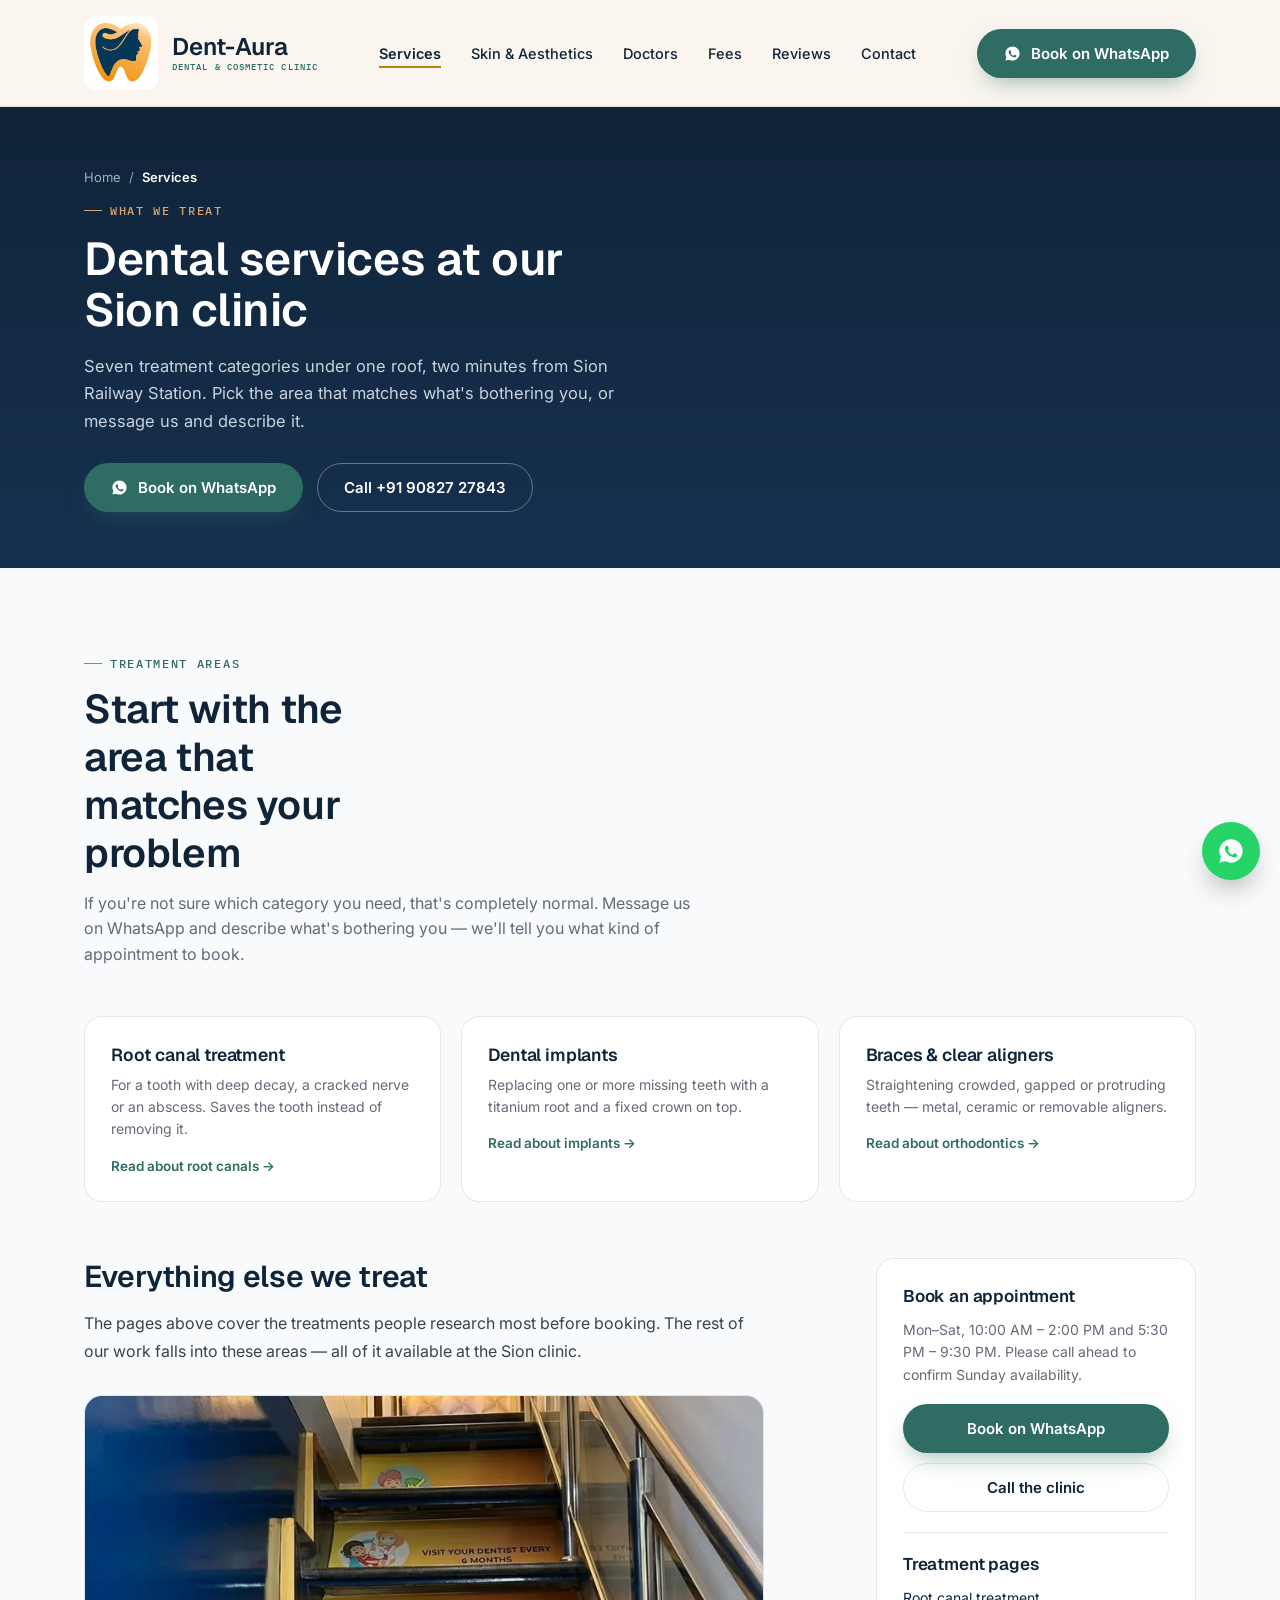
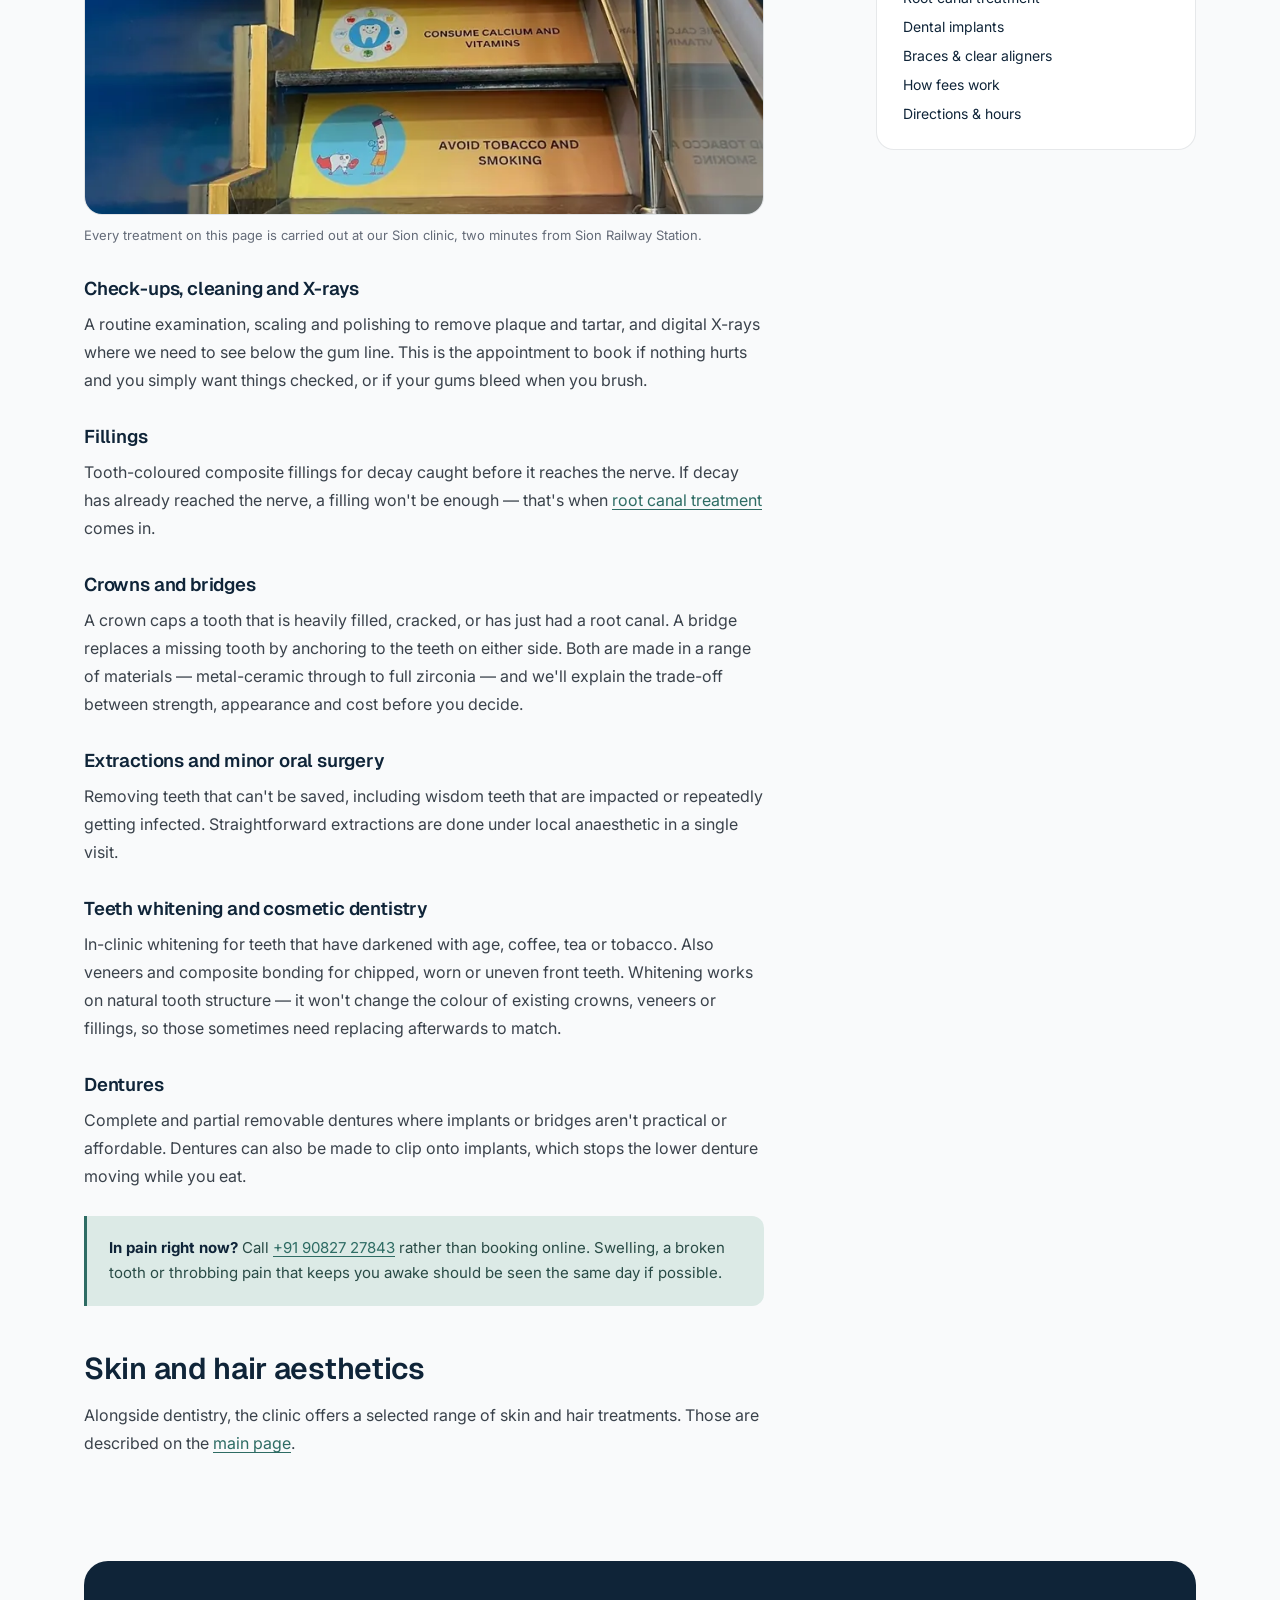
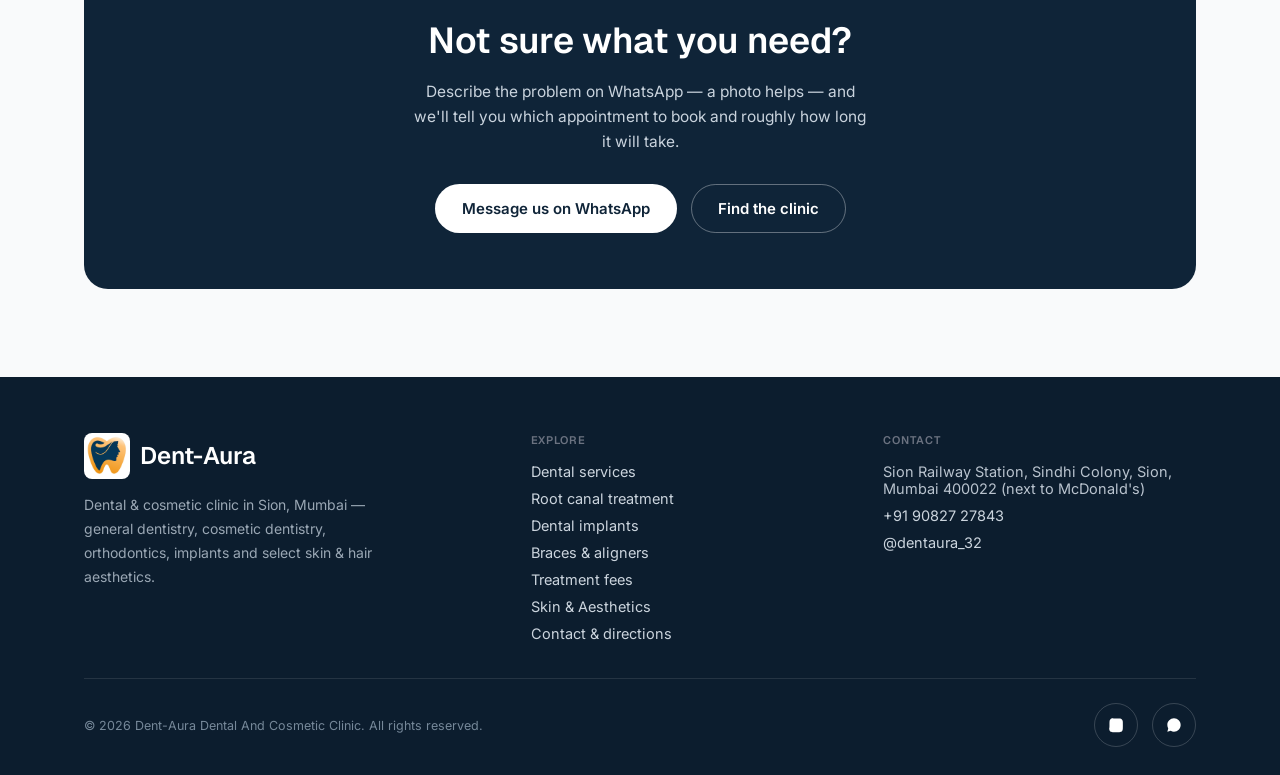
==== commit dd607021: "Optimize images and add responsive photos across the site The source PNGs were 11.1 MB of full-size " ====
--- a/services/index.html
+++ b/services/index.html
@@ -12,13 +12,16 @@
     <meta property="og:title" content="Dental Services in Sion, Mumbai | Dent-Aura Clinic">
     <meta property="og:description" content="Every dental treatment at Dent-Aura, Sion — check-ups, fillings, root canal, crowns, extractions, braces, whitening, dentures and implants. Book on WhatsApp.">
     <meta property="og:url" content="https://dent-aura-mumbai.netlify.app/services">
-    <meta property="og:image" content="https://dent-aura-mumbai.netlify.app/assets/exterior.png">
+    <meta property="og:image" content="https://dent-aura-mumbai.netlify.app/assets/img/og-card.jpg">
     <meta property="og:image:alt" content="Dent-Aura Dental and Cosmetic Clinic, Sion, Mumbai">
+    <meta property="og:image:width" content="1200">
+    <meta property="og:image:height" content="630">
+    <meta property="og:image:type" content="image/jpeg">
     <meta property="og:locale" content="en_IN">
     <meta name="twitter:card" content="summary_large_image">
     <meta name="twitter:title" content="Dental Services in Sion, Mumbai | Dent-Aura Clinic">
     <meta name="twitter:description" content="Every dental treatment at Dent-Aura, Sion — check-ups, fillings, root canal, crowns, extractions, braces, whitening, dentures and implants. Book on WhatsApp.">
-    <meta name="twitter:image" content="https://dent-aura-mumbai.netlify.app/assets/exterior.png">
+    <meta name="twitter:image" content="https://dent-aura-mumbai.netlify.app/assets/img/og-card.jpg">
 
     <script type="application/ld+json">
     {
@@ -142,6 +145,16 @@
               <h2>Everything else we treat</h2>
               <p>The pages above cover the treatments people research most before booking. The rest of our work falls into these areas — all of it available at the Sion clinic.</p>
 
+              <figure class="figure-shot">
+                <picture>
+                  <source type="image/webp" sizes="(max-width:900px) 92vw, 640px"
+                    srcset="/assets/img/exterior-400.webp 400w, /assets/img/exterior-800.webp 800w, /assets/img/exterior-896.webp 896w">
+                  <img src="/assets/img/exterior.jpg" alt="Staircase up to Dent-Aura Dental and Cosmetic Clinic in Sindhi Colony, Sion, Mumbai"
+                    loading="lazy" decoding="async" width="896" height="1195">
+                </picture>
+                <figcaption>Every treatment on this page is carried out at our Sion clinic, two minutes from Sion Railway Station.</figcaption>
+              </figure>
+
               <h3>Check-ups, cleaning and X-rays</h3>
               <p>A routine examination, scaling and polishing to remove plaque and tartar, and digital X-rays where we need to see below the gum line. This is the appointment to book if nothing hurts and you simply want things checked, or if your gums bleed when you brush.</p>
 
--- a/assets/site.css
+++ b/assets/site.css
@@ -53,6 +53,9 @@
   .skip-link:focus{left:0;}
   .doctor-photo,.gallery-tile{overflow:hidden;}
   .doctor-photo img,.gallery-tile img{width:100%;height:100%;object-fit:cover;object-position:center;display:block;}
+  /* <picture> is only a source selector — it must not generate a box of its own,
+     otherwise it breaks the absolute/flex positioning its <img> relies on. */
+  .hero-photo picture,.doctor-photo picture,.gallery-tile picture,.figure-shot picture{display:contents;}
   .wrap{max-width:var(--maxw);margin:0 auto;padding:0 24px;}
   .eyebrow{
     font-family:'IBM Plex Mono',monospace;
@@ -325,6 +328,16 @@
   .gallery-tile:hover{border-color:var(--teal);color:var(--teal);transform:translateY(-2px);box-shadow:0 6px 20px -6px rgba(46,108,100,0.15);}
   .gallery-tile img{width:100%;height:100%;object-fit:cover;object-position:center;display:block;position:absolute;inset:0;}
   .gallery-tile span{font-family:'IBM Plex Mono',monospace;font-size:10px;letter-spacing:.04em;text-align:center;padding:8px 6px;background:linear-gradient(to top, rgba(0,0,0,0.6), transparent);color:#fff;position:relative;z-index:2;width:100%;}
+  /* Photo inside an article body, from a [[photo:...]] token in scripts/pages/. */
+  .figure-shot{margin:30px 0;}
+  .figure-shot img{
+    width:100%;height:auto;max-height:420px;
+    object-fit:cover;object-position:center;display:block;
+    border-radius:var(--radius);border:1px solid var(--line);
+  }
+  .figure-shot figcaption{
+    margin-top:10px;font-size:13px;line-height:1.6;color:var(--muted);
+  }
   .gallery-note{margin-top:22px;font-size:13px;color:var(--muted);text-align:center;}
   .gallery-note code{background:#fff;padding:1px 6px;border-radius:4px;font-size:12px;border:1px solid var(--line);}
 
